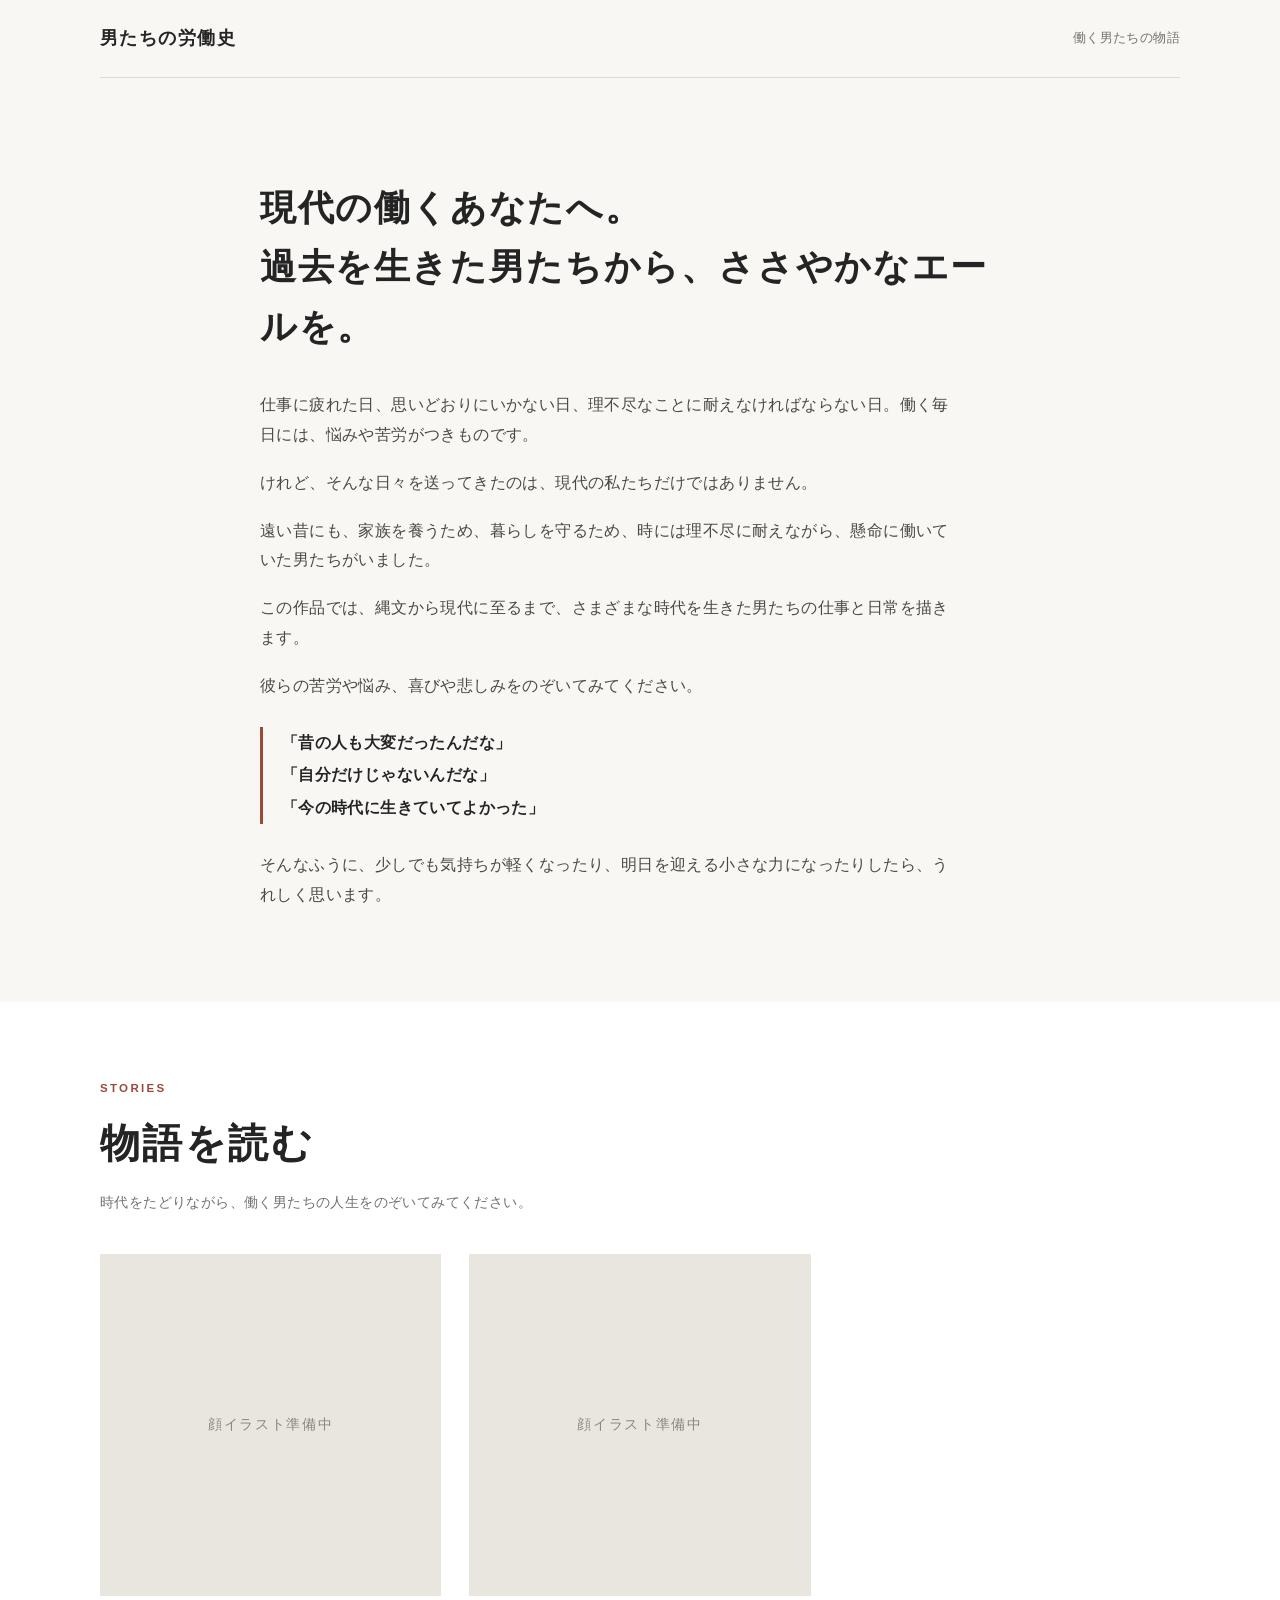
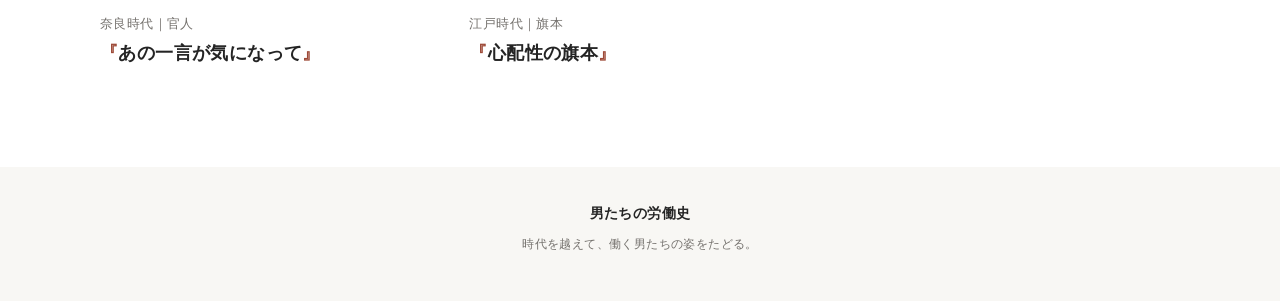
==== index.html @ bec4e5ab "Add files via upload" ====
<!doctype html>
<html lang="ja">
<head>
  <meta charset="utf-8">
  <meta name="viewport" content="width=device-width, initial-scale=1">
  <meta name="description" content="縄文から現代まで、働く男たちの仕事と日常を描くデジタル絵本。">
  <title>男たちの労働史</title>
  <link rel="stylesheet" href="css/style.css">
</head>
<body class="home">
  <header class="site-header">
    <a class="site-title" href="index.html">男たちの労働史</a>
    <span class="site-kicker">働く男たちの物語</span>
  </header>

  <main>
    <section class="intro">
      <p class="intro-lead">現代の働くあなたへ。<br>過去を生きた男たちから、ささやかなエールを。</p>
      <div class="intro-copy">
        <p>仕事に疲れた日、思いどおりにいかない日、理不尽なことに耐えなければならない日。働く毎日には、悩みや苦労がつきものです。</p>
        <p>けれど、そんな日々を送ってきたのは、現代の私たちだけではありません。</p>
        <p>遠い昔にも、家族を養うため、暮らしを守るため、時には理不尽に耐えながら、懸命に働いていた男たちがいました。</p>
        <p>この作品では、縄文から現代に至るまで、さまざまな時代を生きた男たちの仕事と日常を描きます。</p>
        <p>彼らの苦労や悩み、喜びや悲しみをのぞいてみてください。</p>
        <p class="intro-quote">「昔の人も大変だったんだな」<br>「自分だけじゃないんだな」<br>「今の時代に生きていてよかった」</p>
        <p>そんなふうに、少しでも気持ちが軽くなったり、明日を迎える小さな力になったりしたら、うれしく思います。</p>
      </div>
    </section>

    <section class="works-section" aria-labelledby="works-heading">
      <div class="section-heading">
        <p class="eyebrow">STORIES</p>
        <h1 id="works-heading">物語を読む</h1>
        <p>時代をたどりながら、働く男たちの人生をのぞいてみてください。</p>
      </div>
      <div id="works-list" class="works-grid" aria-live="polite">
        <p class="loading">作品を読み込んでいます……</p>
      </div>
    </section>
  </main>

  <footer class="site-footer">
    <p>男たちの労働史</p>
    <small>時代を越えて、働く男たちの姿をたどる。</small>
  </footer>
  <script src="js/app.js"></script>
</body>
</html>
---- css/style.css ----
@charset "UTF-8";

:root {
  --ink: #242424;
  --muted: #74716d;
  --paper: #f8f7f4;
  --white: #fff;
  --line: #dedbd5;
  --accent: #9d4937;
  --accent-dark: #733629;
  --soft: #efede8;
  --max: 1080px;
}
* { box-sizing: border-box; }
html { scroll-behavior: smooth; }
body {
  margin: 0;
  color: var(--ink);
  background: var(--paper);
  font-family: -apple-system, BlinkMacSystemFont, "Yu Gothic", "Hiragino Kaku Gothic ProN",
    "Noto Sans JP", Meiryo, sans-serif;
  line-height: 1.9;
  letter-spacing: .025em;
}
a { color: inherit; }
.site-header {
  width: min(var(--max), calc(100% - 48px));
  margin: 0 auto;
  min-height: 78px;
  display: flex;
  align-items: center;
  justify-content: space-between;
  border-bottom: 1px solid var(--line);
}
.site-title {
  text-decoration: none;
  font-weight: 800;
  font-size: 1.15rem;
  letter-spacing: .08em;
}
.site-kicker, .back-link {
  color: var(--muted);
  font-size: .82rem;
  text-decoration: none;
}
.intro {
  width: min(760px, calc(100% - 48px));
  margin: clamp(52px, 8vw, 100px) auto 92px;
}
.intro-lead {
  margin: 0 0 34px;
  font-size: clamp(1.45rem, 3.6vw, 2.25rem);
  line-height: 1.65;
  font-weight: 750;
  letter-spacing: .045em;
}
.intro-copy {
  max-width: 690px;
  color: #4b4946;
  font-size: .98rem;
}
.intro-copy p { margin: 0 0 1.15em; }
.intro-quote {
  margin: 1.7em 0 !important;
  padding-left: 1.2em;
  border-left: 3px solid var(--accent);
  color: var(--ink);
  font-weight: 650;
  line-height: 2.05;
}
.works-section {
  background: var(--white);
  padding: 76px 24px 100px;
}
.section-heading {
  width: min(var(--max), 100%);
  margin: 0 auto 38px;
}
.eyebrow {
  margin: 0 0 5px;
  color: var(--accent);
  font-size: .72rem;
  font-weight: 800;
  letter-spacing: .2em;
}
.section-heading h1 {
  margin: 0;
  font-size: clamp(1.8rem, 4vw, 2.5rem);
  letter-spacing: .06em;
}
.section-heading > p:last-child { margin: 8px 0 0; color: var(--muted); font-size: .9rem; }
.works-grid {
  width: min(var(--max), 100%);
  margin: 0 auto;
  display: grid;
  grid-template-columns: repeat(3, minmax(0, 1fr));
  gap: 42px 28px;
}
.work-card { min-width: 0; text-decoration: none; display: block; }
.portrait-wrap {
  aspect-ratio: 1 / 1;
  overflow: hidden;
  background: #e9e6e0;
  margin-bottom: 16px;
}
.portrait-wrap img {
  width: 100%;
  height: 100%;
  object-fit: cover;
  display: block;
  transition: transform .45s ease;
}
.work-card:hover .portrait-wrap img { transform: scale(1.035); }
.portrait-placeholder {
  height: 100%;
  display: grid;
  place-items: center;
  color: #8a847b;
  font-size: .85rem;
  letter-spacing: .12em;
}
.work-meta {
  color: var(--muted);
  font-size: .8rem;
  margin: 0 0 3px;
}
.work-title {
  margin: 0;
  font-size: 1.13rem;
  font-weight: 750;
  line-height: 1.55;
}
.work-title::before { content: "『"; color: var(--accent); }
.work-title::after { content: "』"; color: var(--accent); }
.site-footer {
  width: min(var(--max), calc(100% - 48px));
  margin: 0 auto;
  padding: 34px 0 44px;
  color: var(--muted);
  font-size: .85rem;
  text-align: center;
}
.site-footer p { margin: 0 0 4px; color: var(--ink); font-weight: 700; }
.site-footer small { font-size: .75rem; }
.loading { color: var(--muted); }

/* Story page */
.story-header { min-height: 70px; }
.story-main { width: min(900px, calc(100% - 40px)); margin: 0 auto; }
.story-heading {
  padding: 58px 0 34px;
  text-align: center;
}
.story-heading .story-meta { color: var(--muted); font-size: .85rem; margin: 0 0 8px; }
.story-heading h1 {
  margin: 0;
  font-size: clamp(1.8rem, 4.5vw, 2.8rem);
  line-height: 1.45;
  letter-spacing: .06em;
}
.story-heading .story-description {
  max-width: 650px;
  margin: 18px auto 0;
  color: #5f5b56;
  font-size: .95rem;
}
.scene {
  padding: 32px 0 50px;
  scroll-margin-top: 20px;
}
.scene + .scene { border-top: 1px solid var(--line); }
.scene-number {
  margin: 0 0 10px;
  color: var(--accent);
  font-size: .76rem;
  font-weight: 800;
  letter-spacing: .16em;
}
.scene h2 {
  margin: 0 0 22px;
  font-size: clamp(1.25rem, 3vw, 1.75rem);
  line-height: 1.5;
}
.scene-image {
  display: block;
  width: 100%;
  height: auto;
  background: var(--soft);
}
.scene-description {
  margin: 18px 0 12px;
  color: var(--muted);
  font-size: .88rem;
}
.dialogue {
  margin: 0;
  font-size: 1rem;
  line-height: 2.15;
  white-space: pre-line;
}
.scene-next {
  display: inline-flex;
  align-items: center;
  gap: 9px;
  margin-top: 28px;
  padding: 8px 0;
  color: var(--accent-dark);
  font-size: .88rem;
  font-weight: 700;
  text-decoration: none;
  border-bottom: 1px solid #cda79d;
}
.scene-next:hover { color: var(--accent); border-color: var(--accent); }
.scene-final {
  margin: 18px 0 50px;
  padding: 38px clamp(22px, 5vw, 52px);
  background: #eeece7;
}
.scene-final .scene-number { color: var(--accent-dark); }
.scene-final .dialogue { font-size: 1.02rem; line-height: 2.2; }
.story-end {
  padding: 26px 0 72px;
  text-align: center;
}
.story-end a {
  color: var(--accent-dark);
  font-size: .9rem;
  font-weight: 700;
  text-decoration: none;
}
@media (max-width: 760px) {
  .site-header { width: calc(100% - 32px); min-height: 64px; }
  .site-title { font-size: 1rem; }
  .site-kicker { font-size: .72rem; }
  .intro { width: calc(100% - 40px); margin: 48px auto 64px; }
  .intro-copy { font-size: .94rem; }
  .works-section { padding: 54px 20px 72px; }
  .works-grid { grid-template-columns: repeat(2, minmax(0, 1fr)); gap: 30px 16px; }
  .work-title { font-size: .98rem; }
  .work-meta { font-size: .72rem; }
  .story-main { width: calc(100% - 32px); }
  .story-heading { padding: 42px 0 24px; }
  .scene { padding: 26px 0 38px; }
  .dialogue { font-size: .96rem; }
  .site-footer { width: calc(100% - 32px); }
}
@media (max-width: 390px) {
  .works-grid { gap: 26px 12px; }
  .work-title { font-size: .9rem; }
}
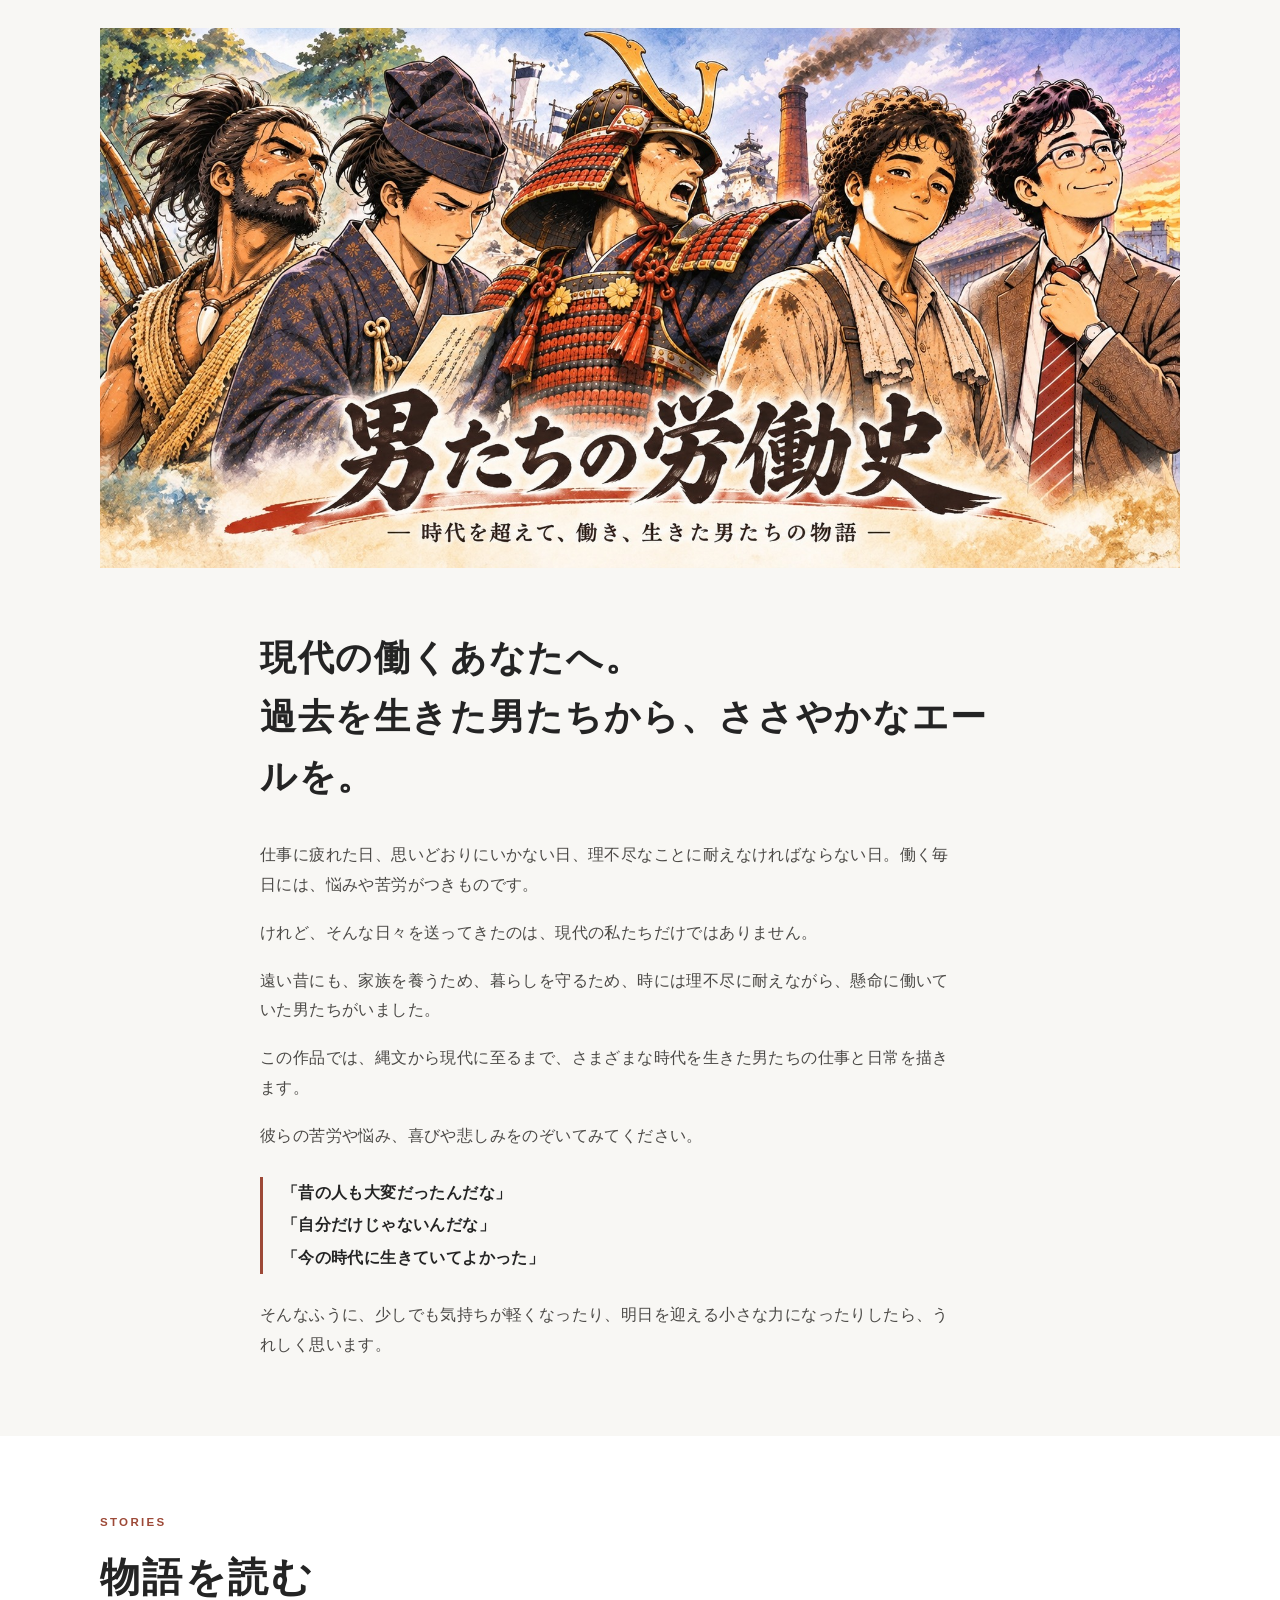
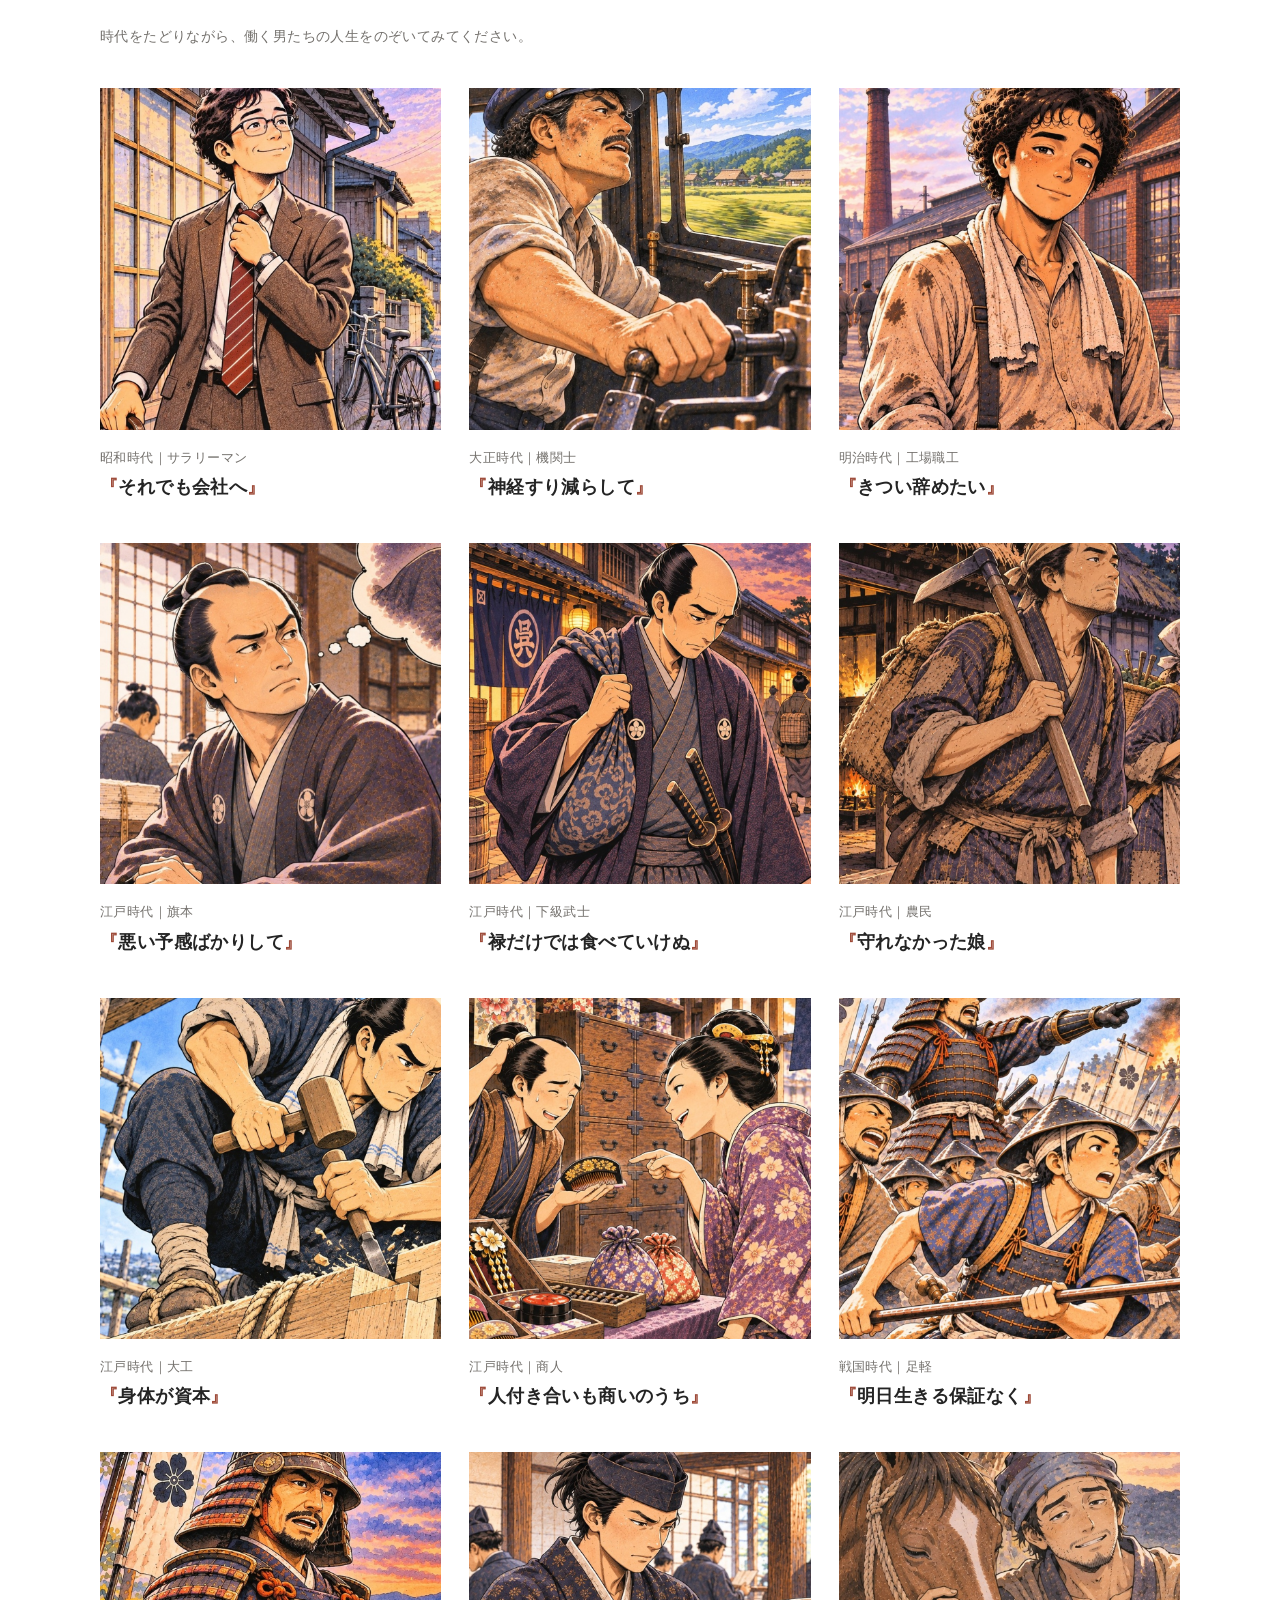
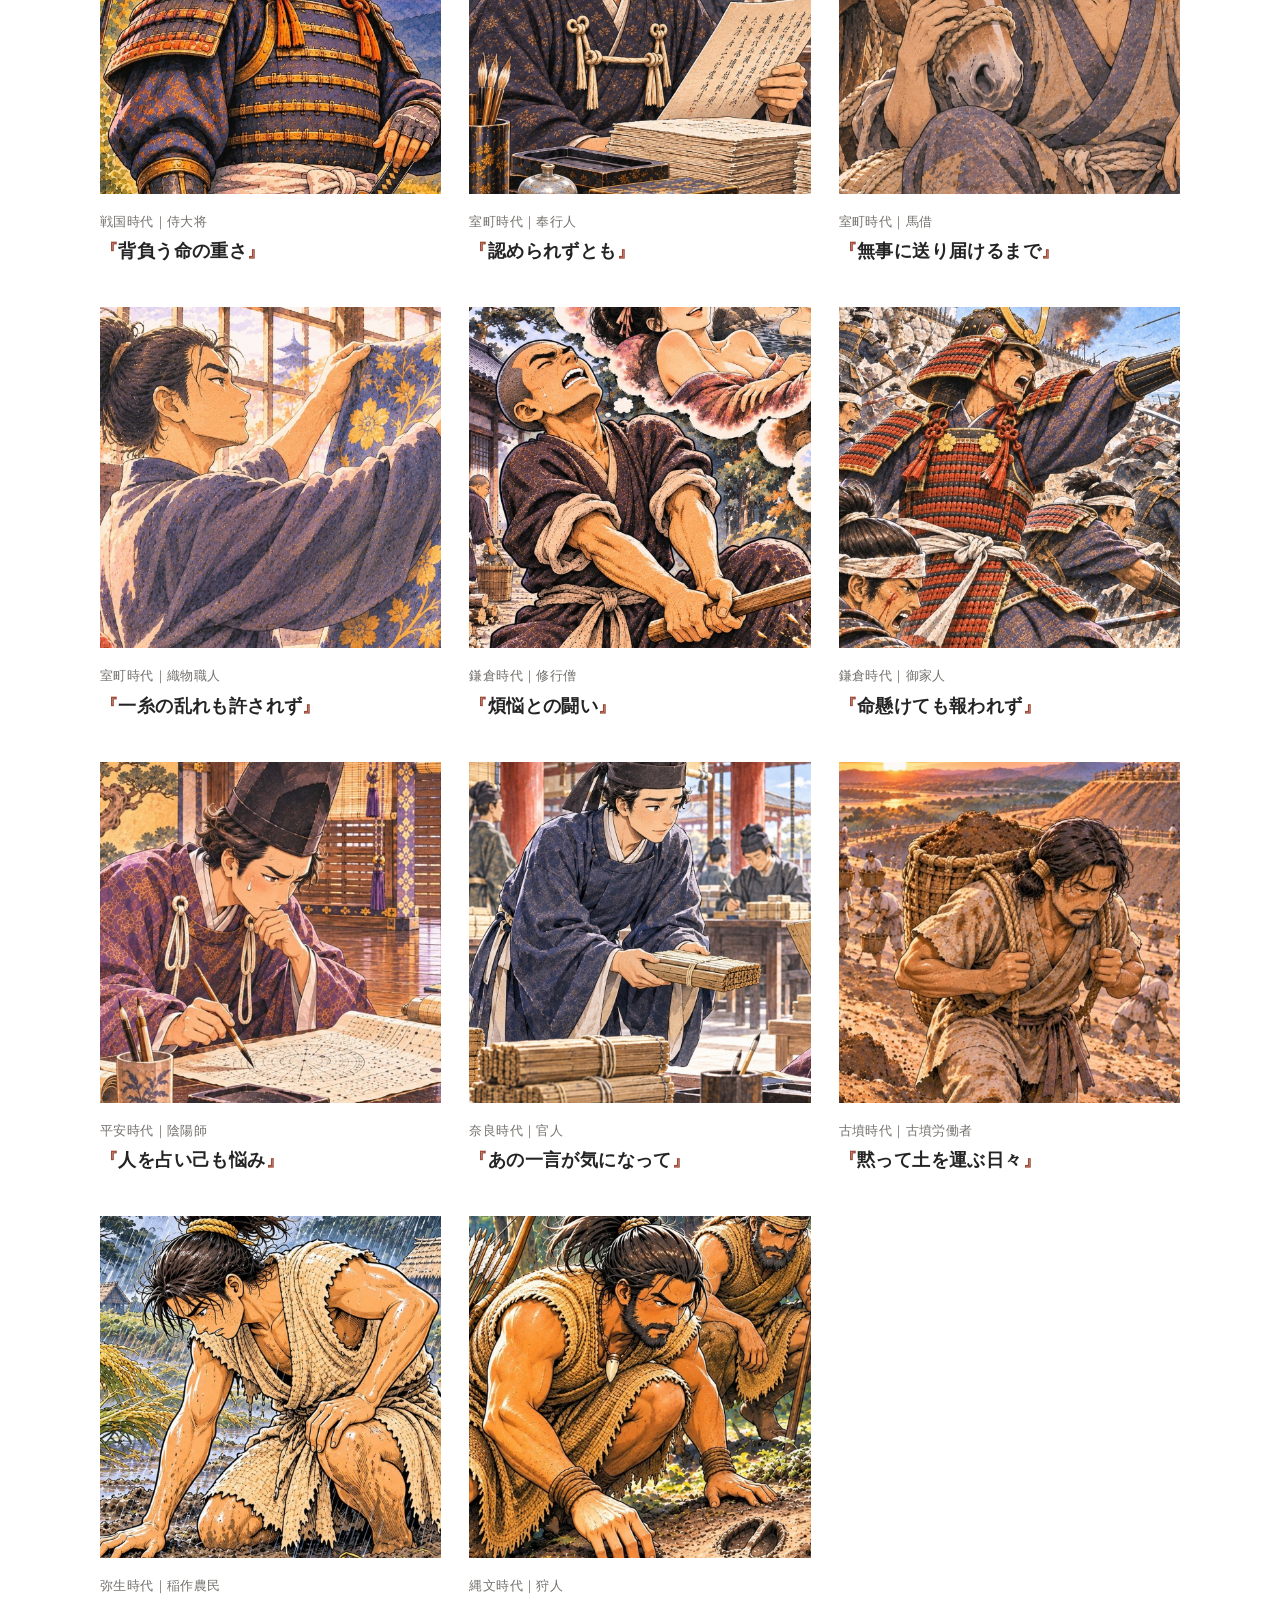
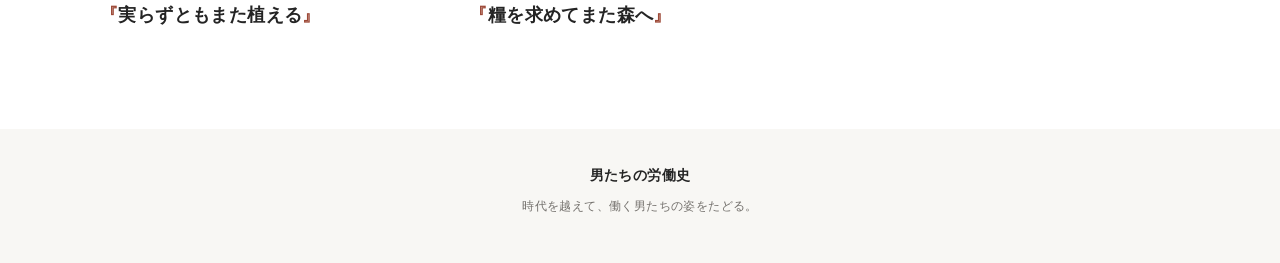
==== commit eb1c2ff8: "Add files via upload" ====
--- a/index.html
+++ b/index.html
@@ -8,12 +8,10 @@
   <link rel="stylesheet" href="css/style.css">
 </head>
 <body class="home">
-  <header class="site-header">
-    <a class="site-title" href="index.html">男たちの労働史</a>
-    <span class="site-kicker">働く男たちの物語</span>
-  </header>
-
   <main>
+    <section class="home-hero" aria-label="男たちの労働史">
+      <img src="images/roudoushi_header.jpg" alt="縄文の狩人から昭和のサラリーマンまで、時代を超えて働く男たち">
+    </section>
     <section class="intro">
       <p class="intro-lead">現代の働くあなたへ。<br>過去を生きた男たちから、ささやかなエールを。</p>
       <div class="intro-copy">
--- a/css/style.css
+++ b/css/style.css
@@ -23,6 +23,17 @@
   letter-spacing: .025em;
 }
 a { color: inherit; }
+
+/* Home title banner */
+.home-hero {
+  width: min(var(--max), calc(100% - 48px));
+  margin: 28px auto 0;
+}
+.home-hero img {
+  display: block;
+  width: 100%;
+  height: auto;
+}
 .site-header {
   width: min(var(--max), calc(100% - 48px));
   margin: 0 auto;
@@ -45,7 +56,7 @@
 }
 .intro {
   width: min(760px, calc(100% - 48px));
-  margin: clamp(52px, 8vw, 100px) auto 92px;
+  margin: clamp(34px, 5vw, 60px) auto 76px;
 }
 .intro-lead {
   margin: 0 0 34px;
@@ -176,10 +187,8 @@
   font-weight: 800;
   letter-spacing: .16em;
 }
-.scene h2 {
-  margin: 0 0 22px;
-  font-size: clamp(1.25rem, 3vw, 1.75rem);
-  line-height: 1.5;
+.scene-image-wrap {
+  position: relative;
 }
 .scene-image {
   display: block;
@@ -187,30 +196,30 @@
   height: auto;
   background: var(--soft);
 }
-.scene-description {
-  margin: 18px 0 12px;
-  color: var(--muted);
-  font-size: .88rem;
-}
 .dialogue {
-  margin: 0;
+  margin: 0 0 24px;
   font-size: 1rem;
   line-height: 2.15;
   white-space: pre-line;
 }
 .scene-next {
-  display: inline-flex;
+  position: static;
+  display: flex;
+  width: fit-content;
+  margin: 12px 0 0 auto;
   align-items: center;
-  gap: 9px;
-  margin-top: 28px;
-  padding: 8px 0;
+  gap: 8px;
+  padding: 8px 13px;
   color: var(--accent-dark);
-  font-size: .88rem;
+  background: rgba(248, 247, 244, .94);
+  border: 1px solid rgba(115, 54, 41, .28);
+  border-radius: 3px;
+  box-shadow: 0 2px 8px rgba(0, 0, 0, .12);
+  font-size: .84rem;
   font-weight: 700;
   text-decoration: none;
-  border-bottom: 1px solid #cda79d;
-}
-.scene-next:hover { color: var(--accent); border-color: var(--accent); }
+}
+.scene-next:hover { color: var(--accent); background: #fff; }
 .scene-final {
   margin: 18px 0 50px;
   padding: 38px clamp(22px, 5vw, 52px);
@@ -229,7 +238,7 @@
   text-decoration: none;
 }
 @media (max-width: 760px) {
-  .site-header { width: calc(100% - 32px); min-height: 64px; }
+  .home-hero { width: calc(100% - 24px); margin-top: 12px; }
   .site-title { font-size: 1rem; }
   .site-kicker { font-size: .72rem; }
   .intro { width: calc(100% - 40px); margin: 48px auto 64px; }
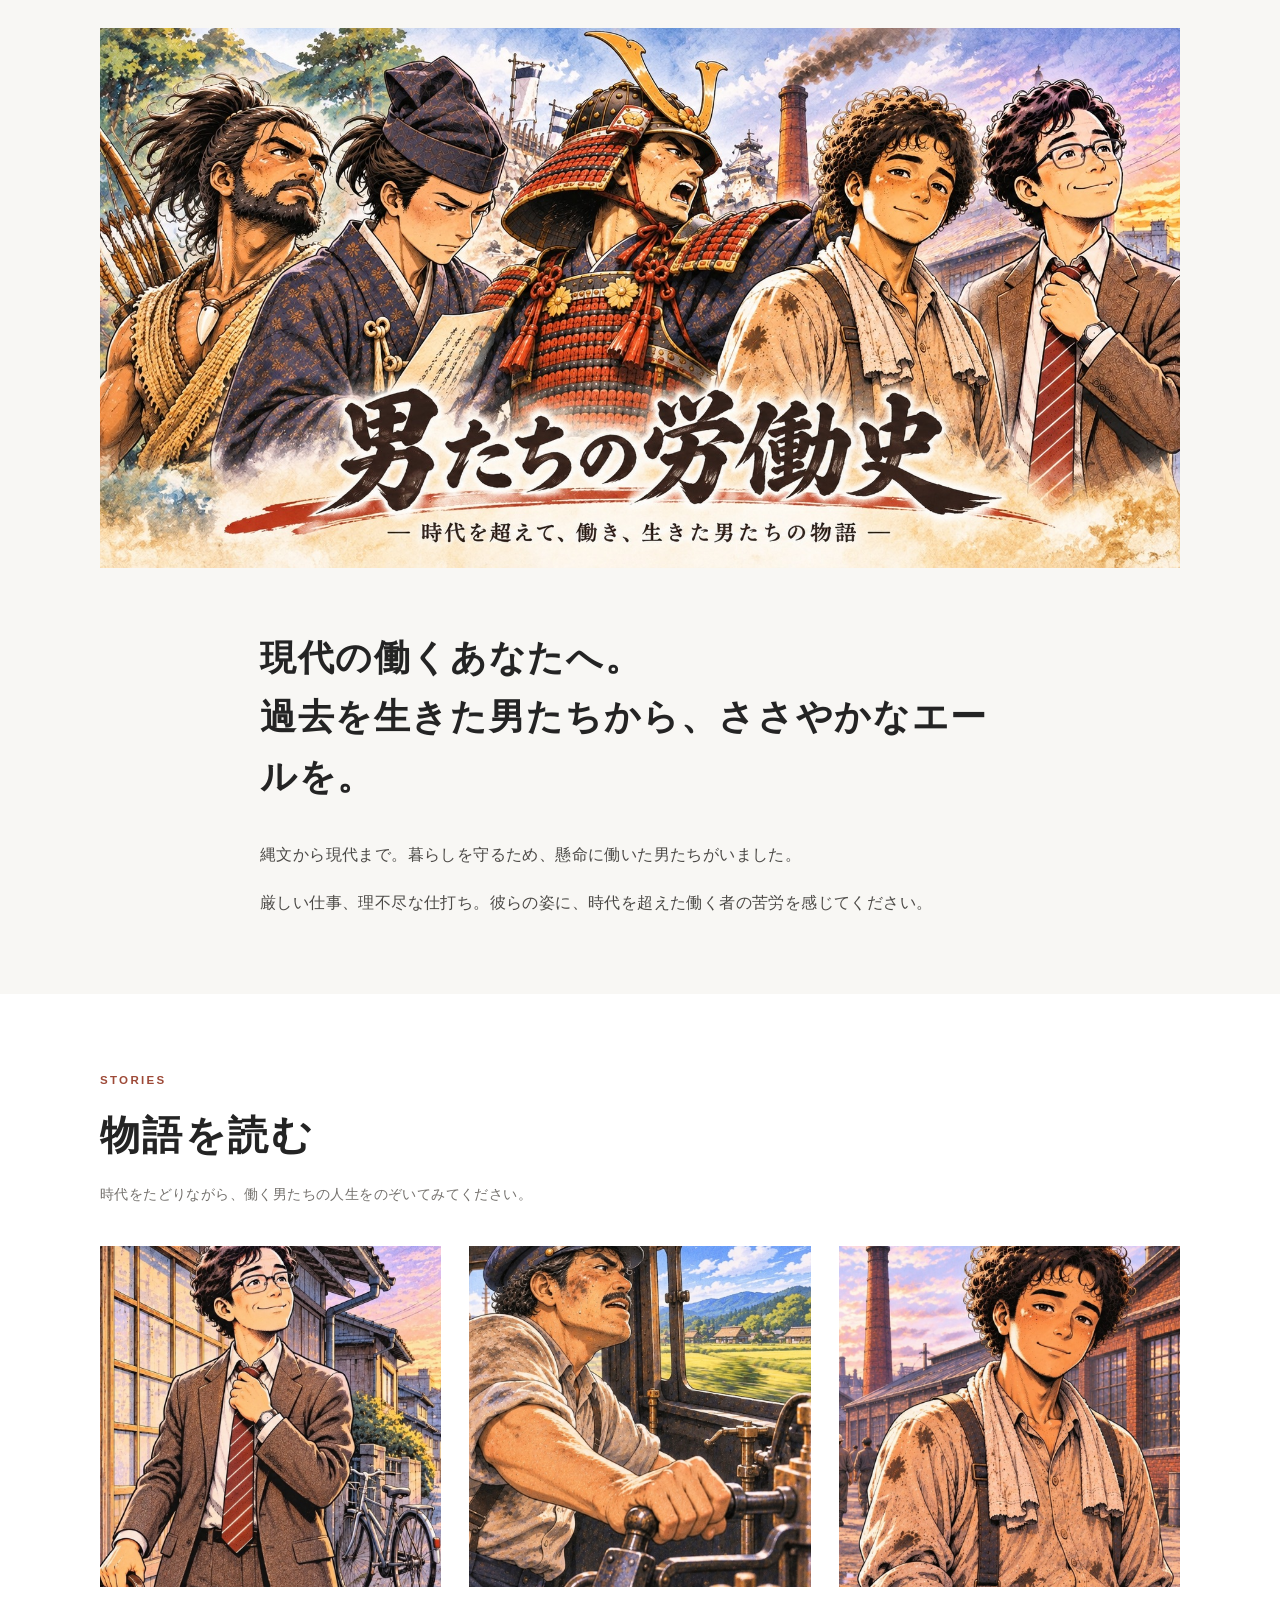
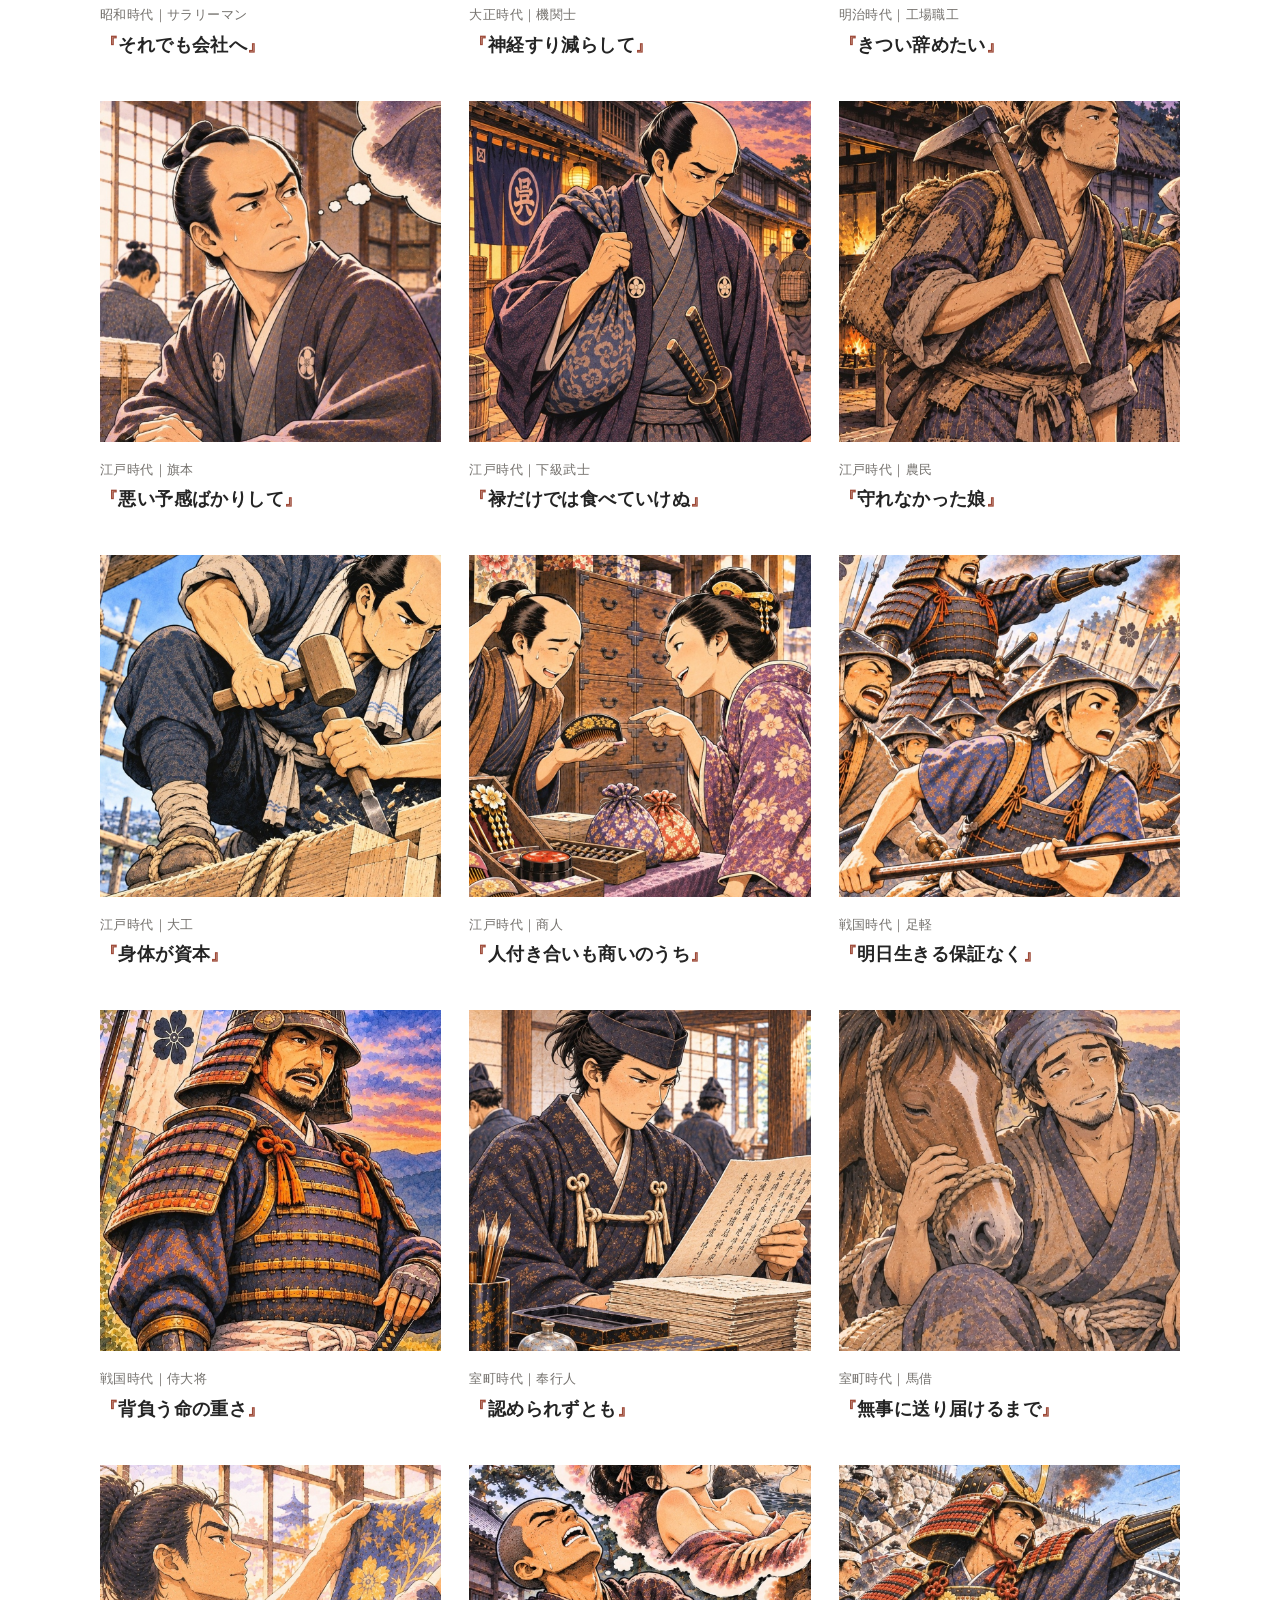
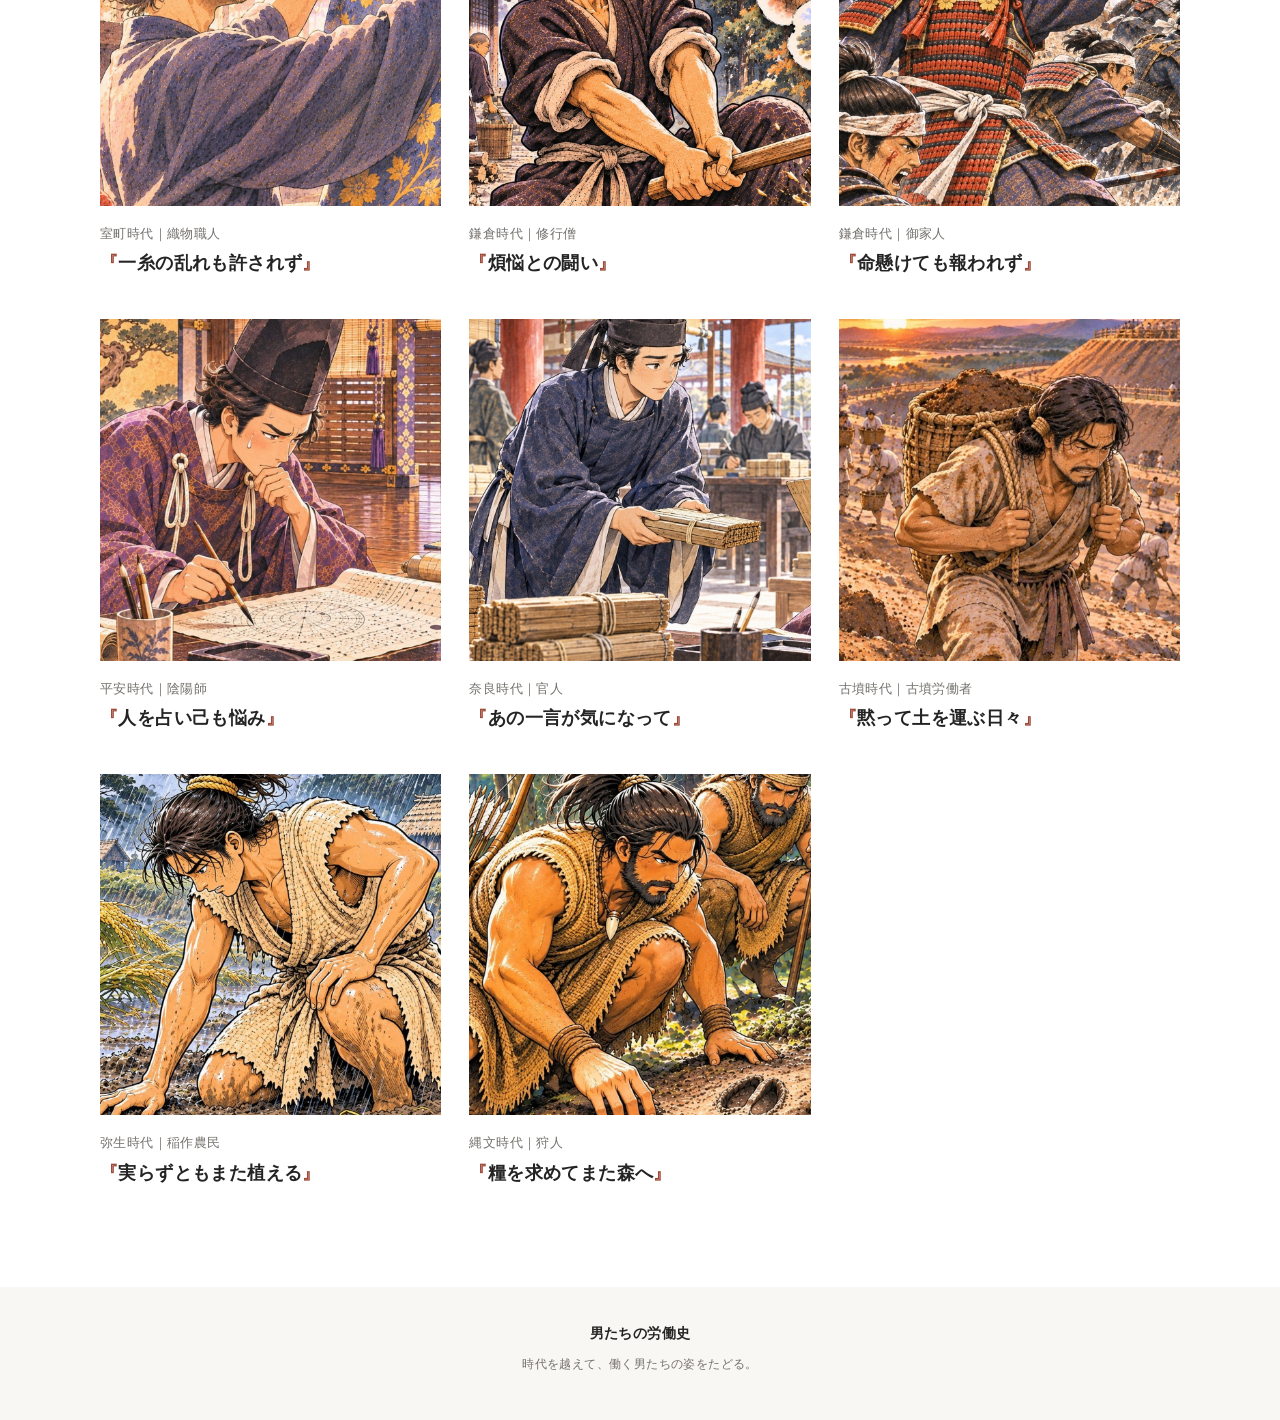
==== commit 536f2eba: "Add files via upload" ====
--- a/index.html
+++ b/index.html
@@ -15,13 +15,8 @@
     <section class="intro">
       <p class="intro-lead">現代の働くあなたへ。<br>過去を生きた男たちから、ささやかなエールを。</p>
       <div class="intro-copy">
-        <p>仕事に疲れた日、思いどおりにいかない日、理不尽なことに耐えなければならない日。働く毎日には、悩みや苦労がつきものです。</p>
-        <p>けれど、そんな日々を送ってきたのは、現代の私たちだけではありません。</p>
-        <p>遠い昔にも、家族を養うため、暮らしを守るため、時には理不尽に耐えながら、懸命に働いていた男たちがいました。</p>
-        <p>この作品では、縄文から現代に至るまで、さまざまな時代を生きた男たちの仕事と日常を描きます。</p>
-        <p>彼らの苦労や悩み、喜びや悲しみをのぞいてみてください。</p>
-        <p class="intro-quote">「昔の人も大変だったんだな」<br>「自分だけじゃないんだな」<br>「今の時代に生きていてよかった」</p>
-        <p>そんなふうに、少しでも気持ちが軽くなったり、明日を迎える小さな力になったりしたら、うれしく思います。</p>
+        <p>縄文から現代まで。暮らしを守るため、懸命に働いた男たちがいました。</p>
+        <p>厳しい仕事、理不尽な仕打ち。彼らの姿に、時代を超えた働く者の苦労を感じてください。</p>
       </div>
     </section>
 
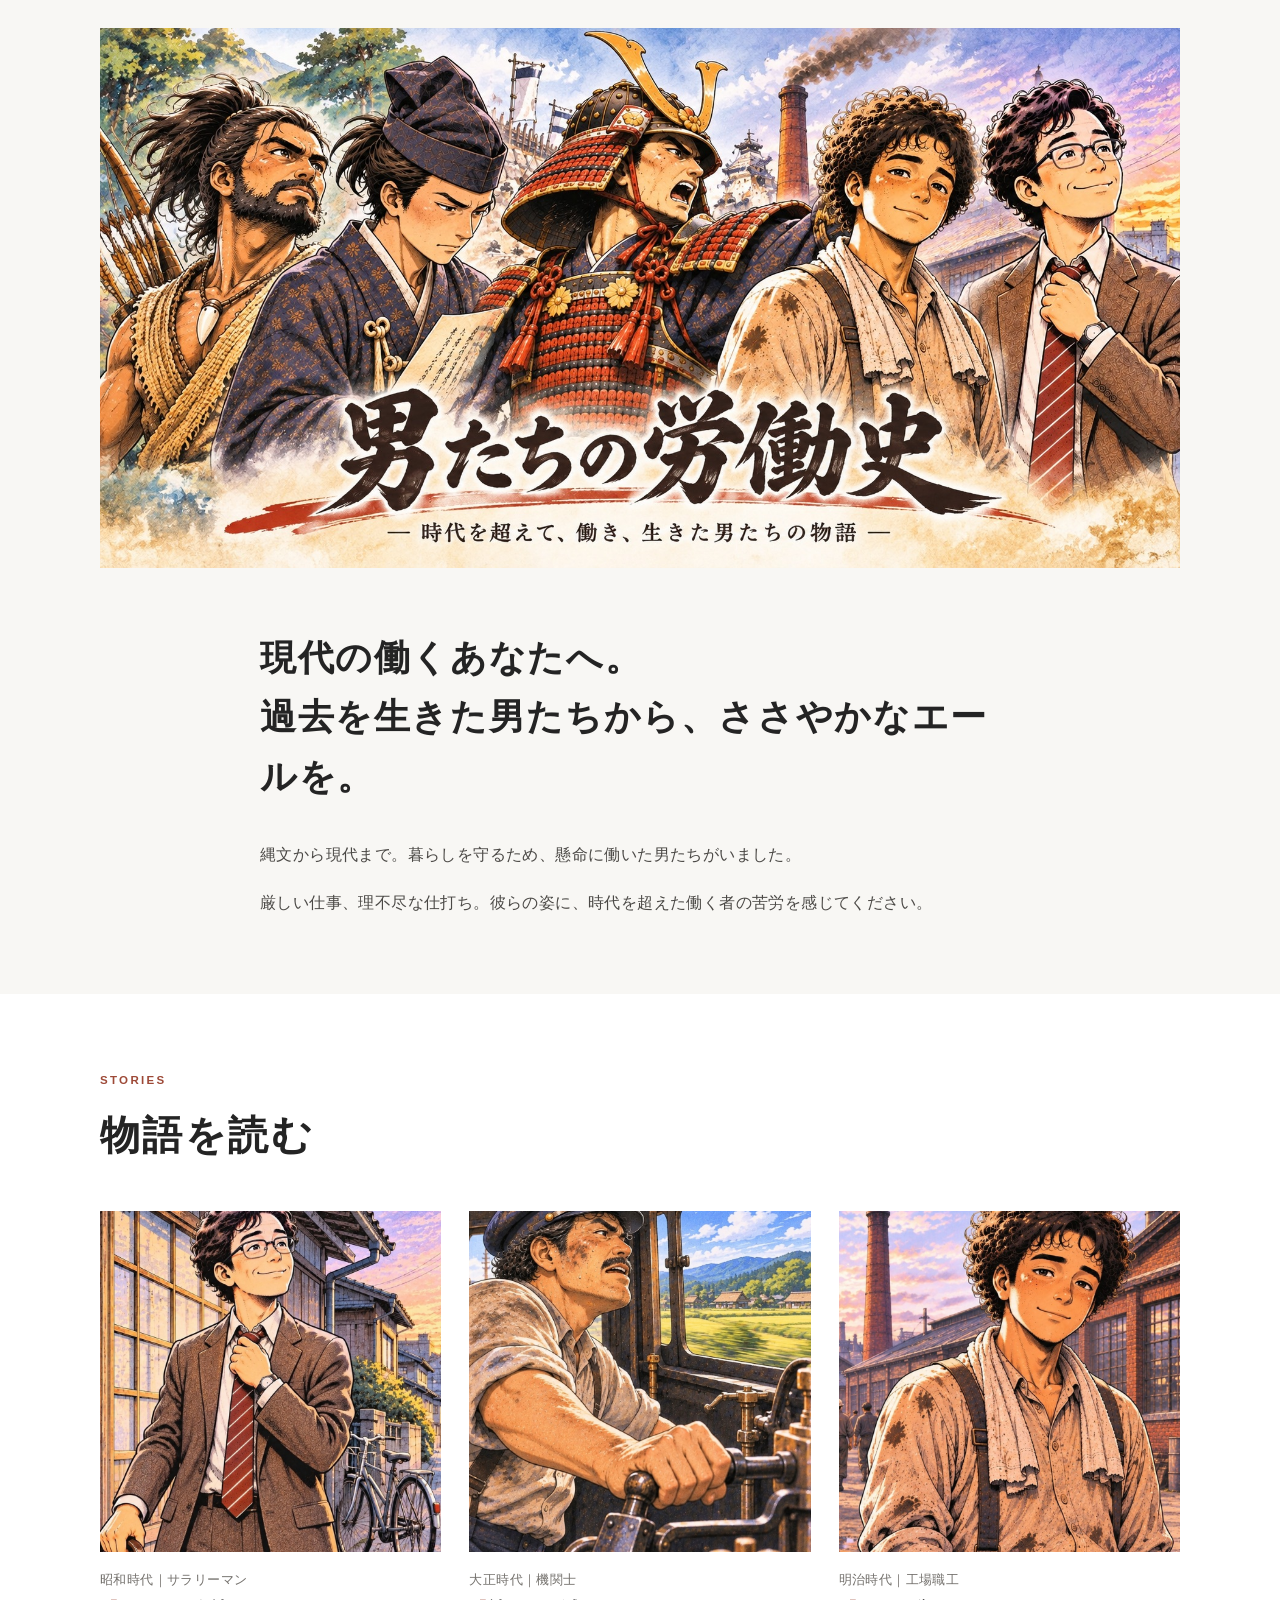
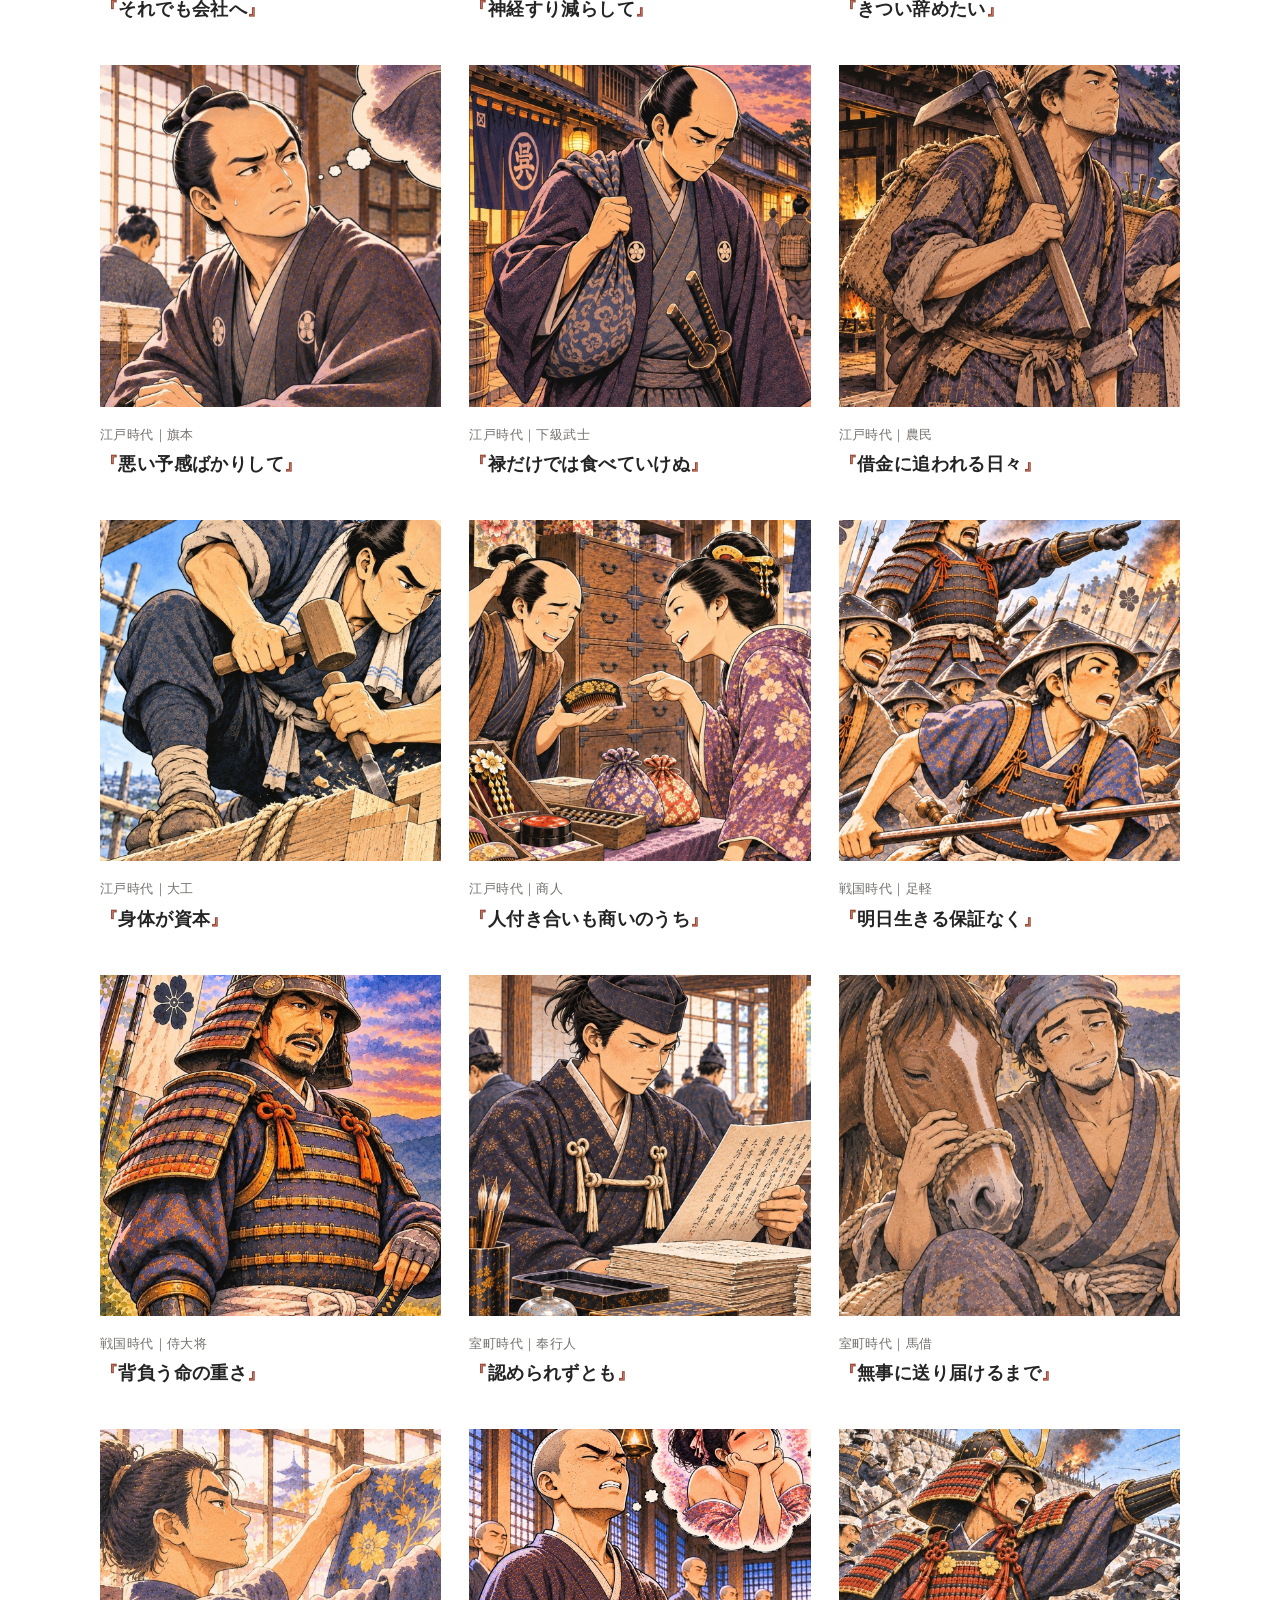
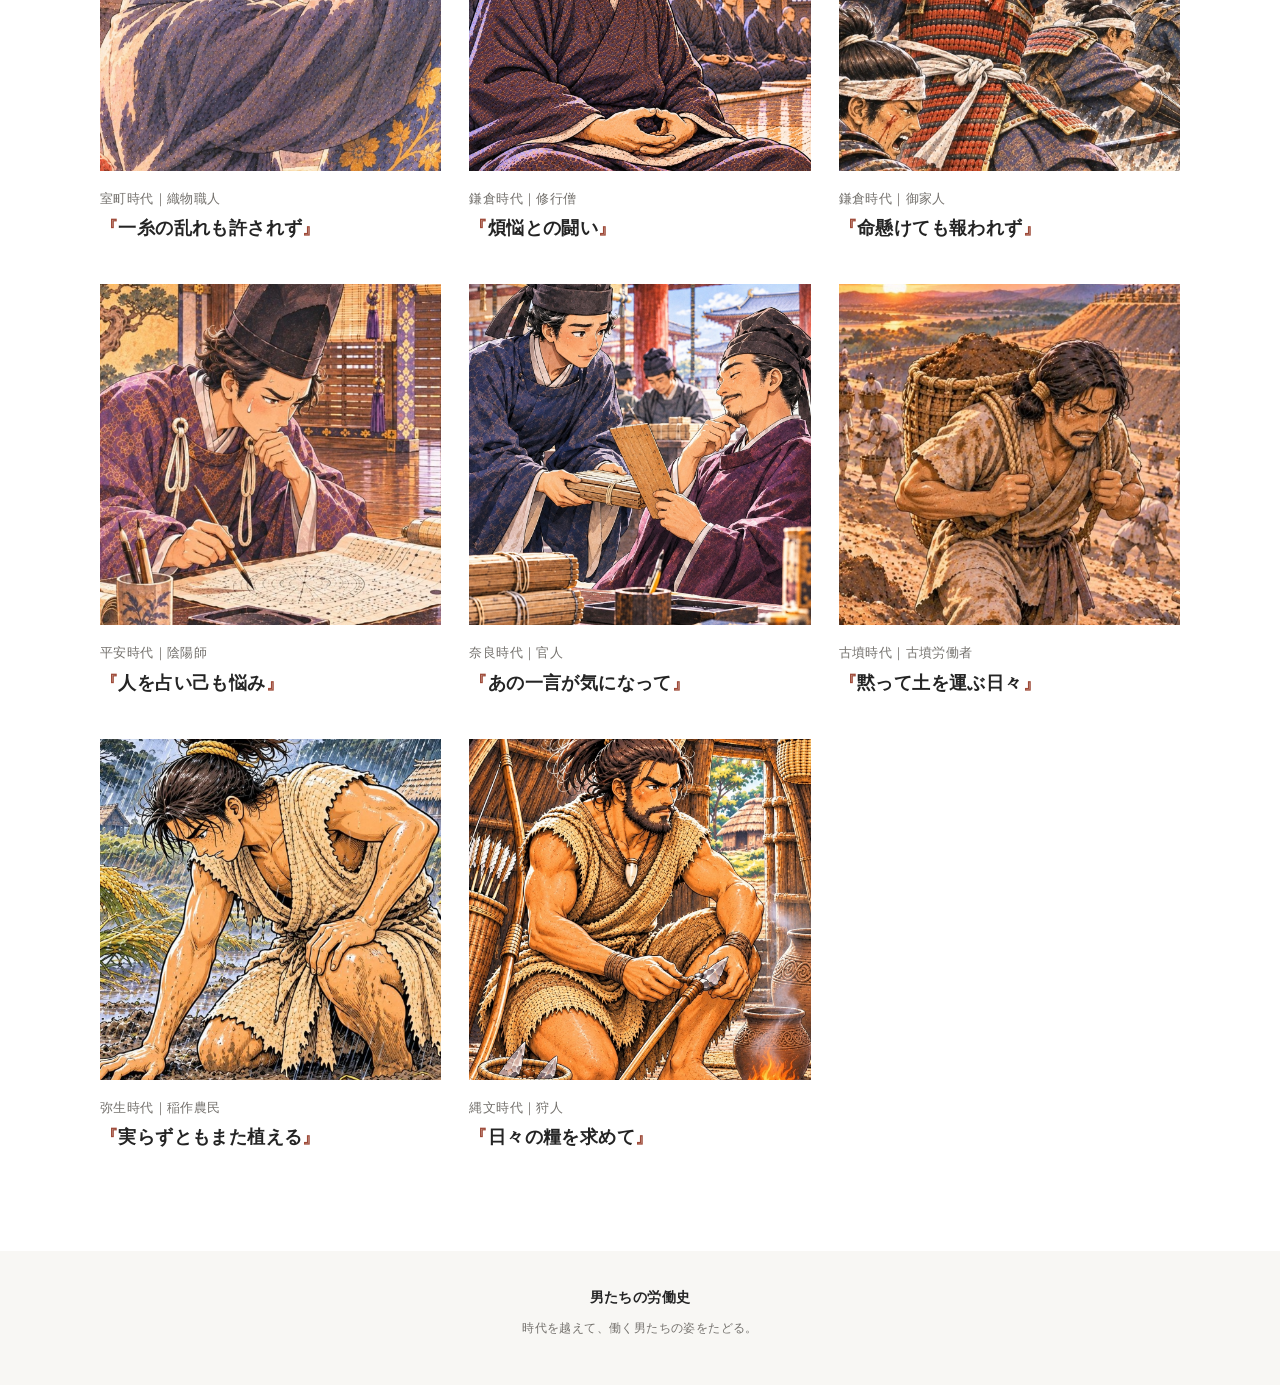
==== commit e3d67370: "Add files via upload" ====
--- a/index.html
+++ b/index.html
@@ -24,7 +24,6 @@
       <div class="section-heading">
         <p class="eyebrow">STORIES</p>
         <h1 id="works-heading">物語を読む</h1>
-        <p>時代をたどりながら、働く男たちの人生をのぞいてみてください。</p>
       </div>
       <div id="works-list" class="works-grid" aria-live="polite">
         <p class="loading">作品を読み込んでいます……</p>
